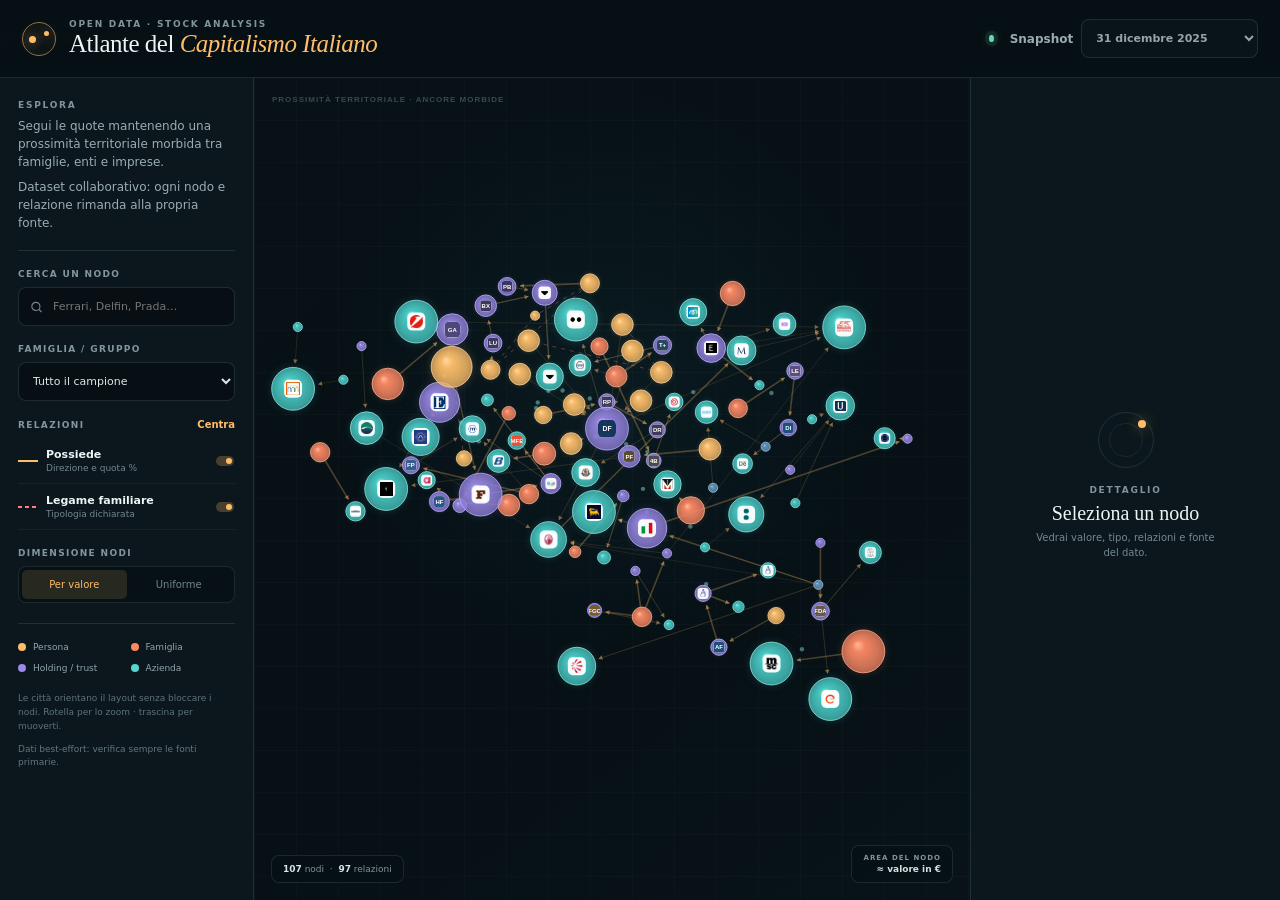
==== index.html @ 9b7d2030 "Prepare Atlante del Capitalismo Italiano v1.0" ====
<!doctype html>
<html lang="it">
  <head>
    <meta charset="utf-8" />
    <meta name="viewport" content="width=device-width, initial-scale=1" />
    <meta name="description" content="Atlante open-data delle partecipazioni tra persone, famiglie, enti e società italiane." />
    <title>Atlante del Capitalismo Italiano</title>
    <meta http-equiv="refresh" content="0; url=app/" />
    <script>window.location.replace(`app/${window.location.search}${window.location.hash}`);</script>
  </head>
  <body>
    <p><a href="app/">Apri l’Atlante del Capitalismo Italiano</a></p>
  </body>
</html>
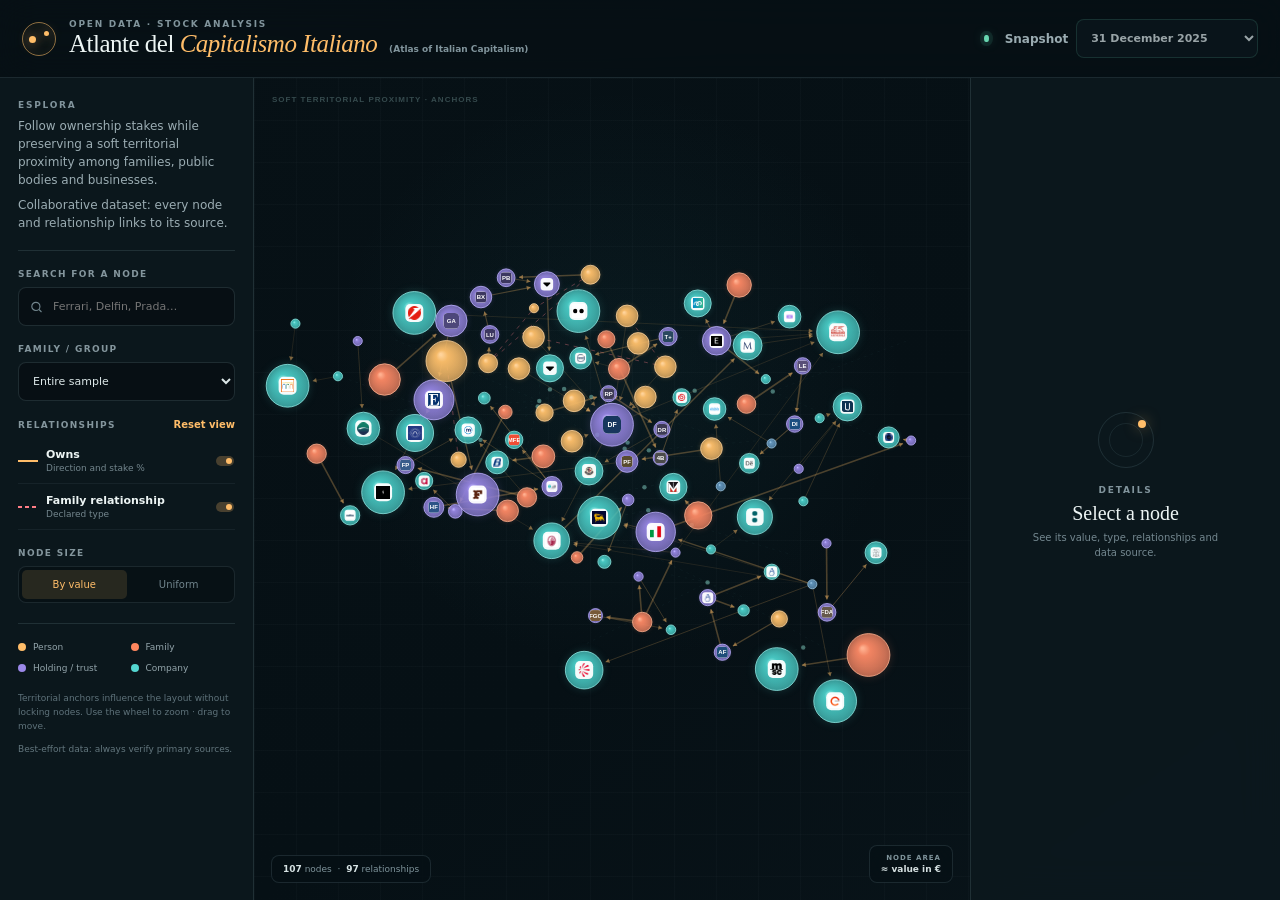
==== commit 30b24202: "Translate Atlas repository and dataset to English" ====
--- a/index.html
+++ b/index.html
@@ -1,15 +1,14 @@
 <!doctype html>
-<html lang="it">
+<html lang="en">
   <head>
     <meta charset="utf-8" />
     <meta name="viewport" content="width=device-width, initial-scale=1" />
-    <meta name="description" content="Atlante open-data delle partecipazioni tra persone, famiglie, enti e società italiane." />
-    <title>Atlante del Capitalismo Italiano</title>
+    <meta name="description" content="Open-data atlas of ownership relationships among Italian people, families, public bodies and companies." />
+    <title>Atlante del Capitalismo Italiano (Atlas of Italian Capitalism)</title>
     <meta http-equiv="refresh" content="0; url=app/" />
     <script>window.location.replace(`app/${window.location.search}${window.location.hash}`);</script>
   </head>
   <body>
-    <p><a href="app/">Apri l’Atlante del Capitalismo Italiano</a></p>
+    <p><a href="app/">Open Atlante del Capitalismo Italiano (Atlas of Italian Capitalism)</a></p>
   </body>
 </html>
-
